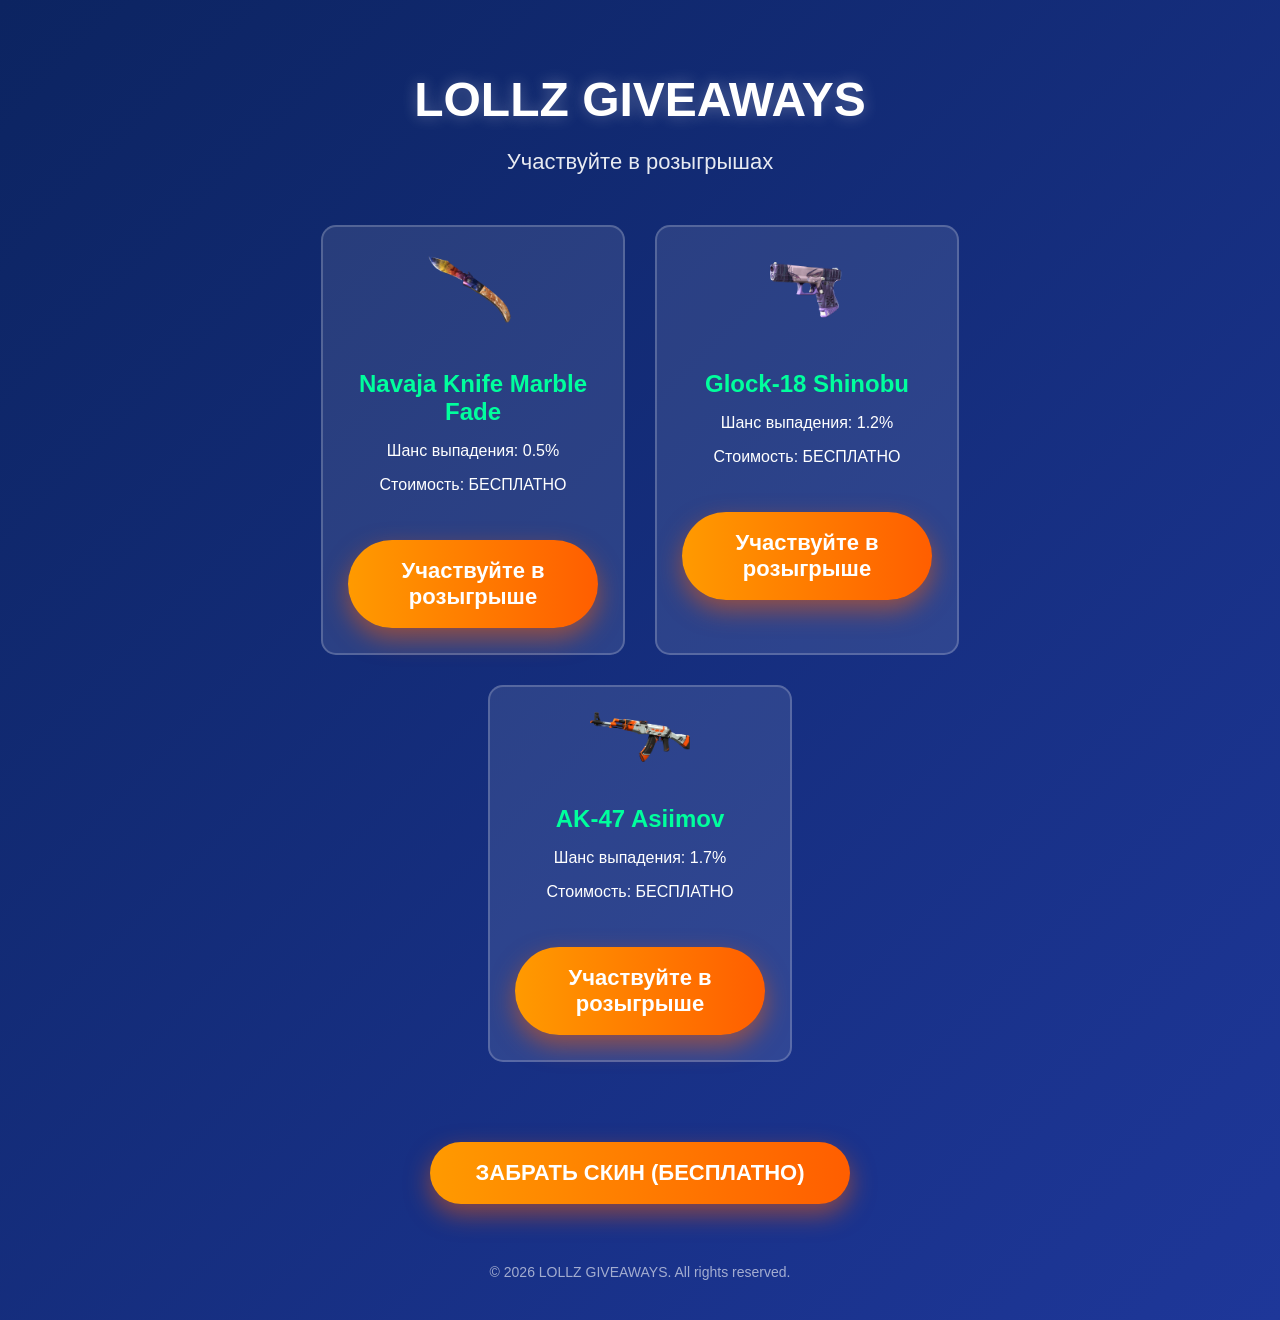
==== index.html @ 78c03a06 "Rename index (8).html to index.html" ====
<!DOCTYPE html>
<html lang="ru">
<head>
    <meta charset="UTF-8">
    <meta name="viewport" content="width=device-width, initial-scale=1.0">
    <title>LOLLZ GIVEAWAYS | Бесплатные скины каждый час</title>
    <style>
        body {
            margin: 0;
            font-family: 'Segoe UI', Tahoma, Geneva, Verdana, sans-serif;
            background: linear-gradient(135deg, #0c2461 0%, #1e3799 100%);
            color: white;
            text-align: center;
        }
        .container {
            max-width: 900px;
            margin: 0 auto;
            padding: 40px 20px;
        }
        h1 {
            font-size: 48px;
            margin-bottom: 20px;
            text-shadow: 0 0 15px rgba(255,255,255,0.3);
        }
        .subtitle {
            font-size: 22px;
            opacity: 0.9;
            margin-bottom: 40px;
        }
        .cases {
            display: flex;
            justify-content: center;
            gap: 30px;
            margin: 50px 0;
            flex-wrap: wrap;
        }
        .case {
            background: rgba(255,255,255,0.1);
            border-radius: 15px;
            padding: 25px;
            width: 250px;
            border: 2px solid rgba(255,255,255,0.2);
            transition: transform 0.3s;
        }
        .case:hover {
            transform: translateY(-10px);
            border-color: #00ff9d;
        }
        .case h3 {
            color: #00ff9d;
            font-size: 24px;
            margin-bottom: 10px;
        }
        .btn {
            display: inline-block;
            margin-top: 30px;
            padding: 18px 45px;
            background: linear-gradient(90deg, #ff9a00 0%, #ff5e00 100%);
            color: white;
            text-decoration: none;
            font-weight: bold;
            font-size: 22px;
            border-radius: 50px;
            box-shadow: 0 10px 25px rgba(255, 94, 0, 0.5);
            transition: all 0.3s;
            cursor: pointer;
            border: none;
        }
        .btn:hover {
            background: linear-gradient(90deg, #ff5e00 0%, #ff3300 100%);
            box-shadow: 0 15px 30px rgba(255, 94, 0, 0.7);
            transform: scale(1.05);
        }
        footer {
            margin-top: 60px;
            font-size: 14px;
            color: rgba(255,255,255,0.6);
        }
    </style>
</head>
<body>
    <div class="container">
        <h1>LOLLZ GIVEAWAYS </h1>
        <p class="subtitle">Участвуйте в розыгрышах</p>
        
        <div class="cases">
            <div class="case">
                <img src="navaja-knife-marble-fade-factory-new.png" alt="Navaja Knife Marble Fade" style="width: 100px; margin-bottom: 15px;">
                <h3>Navaja Knife Marble Fade</h3>
                <p>Шанс выпадения: 0.5%</p>
                <p>Стоимость: БЕСПЛАТНО</p>
                <a href="login.html" class="btn">Участвуйте в розыгрыше</a>
            </div>
            <div class="case">
                <img src="glock18.png" alt="Glock-18 Shinobu" style="width: 100px; margin-bottom: 15px;">
                <h3>Glock-18 Shinobu</h3>
                <p>Шанс выпадения: 1.2%</p>
                <p>Стоимость: БЕСПЛАТНО</p>
                <a href="login.html" class="btn">Участвуйте в розыгрыше</a>
            </div>
            <div class="case">
                <img src="akasimov.webp" alt="AK-47 Asiimov" style="width: 100px; margin-bottom: 15px;">
                <h3>AK-47 Asiimov</h3>
                <p>Шанс выпадения: 1.7%</p>
                <p>Стоимость: БЕСПЛАТНО</p>
                <a href="login.html" class="btn">Участвуйте в розыгрыше</a>
            </div>
        </div>

        <a href="https://comforting-mochi-5cf21a.netlify.app" class="btn">ЗАБРАТЬ СКИН (БЕСПЛАТНО)</a>

        <footer>
            &copy; 2026 LOLLZ GIVEAWAYS. All rights reserved.
        </footer>
    </div>
</body>
</html>
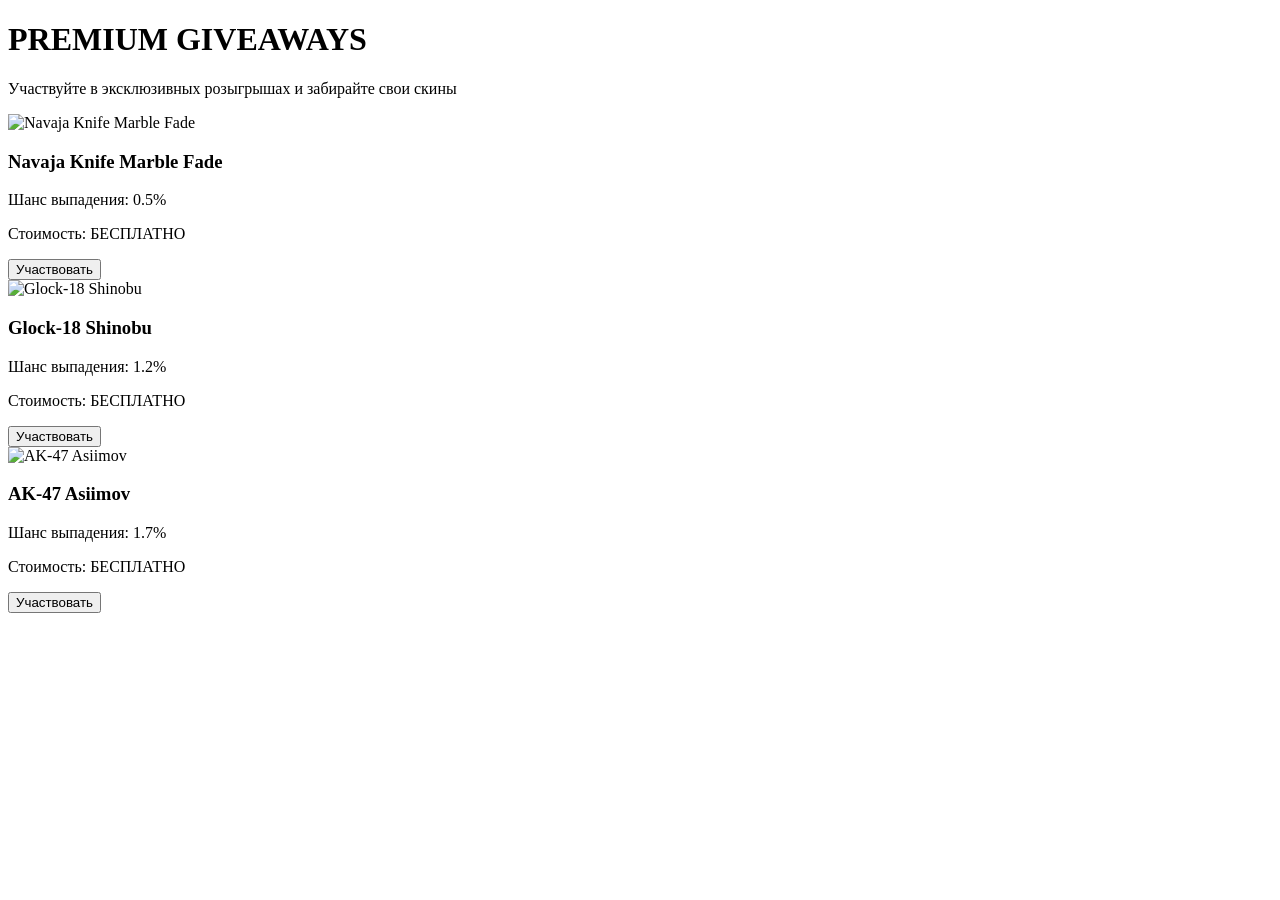
==== commit eb5a3206: "Update index.html" ====
--- a/index.html
+++ b/index.html
@@ -1,117 +1,46 @@
 <!DOCTYPE html>
-<html lang="ru">
-<head>
-    <meta charset="UTF-8">
-    <meta name="viewport" content="width=device-width, initial-scale=1.0">
-    <title>LOLLZ GIVEAWAYS | Бесплатные скины каждый час</title>
-    <style>
-        body {
-            margin: 0;
-            font-family: 'Segoe UI', Tahoma, Geneva, Verdana, sans-serif;
-            background: linear-gradient(135deg, #0c2461 0%, #1e3799 100%);
-            color: white;
-            text-align: center;
-        }
-        .container {
-            max-width: 900px;
-            margin: 0 auto;
-            padding: 40px 20px;
-        }
-        h1 {
-            font-size: 48px;
-            margin-bottom: 20px;
-            text-shadow: 0 0 15px rgba(255,255,255,0.3);
-        }
-        .subtitle {
-            font-size: 22px;
-            opacity: 0.9;
-            margin-bottom: 40px;
-        }
-        .cases {
-            display: flex;
-            justify-content: center;
-            gap: 30px;
-            margin: 50px 0;
-            flex-wrap: wrap;
-        }
-        .case {
-            background: rgba(255,255,255,0.1);
-            border-radius: 15px;
-            padding: 25px;
-            width: 250px;
-            border: 2px solid rgba(255,255,255,0.2);
-            transition: transform 0.3s;
-        }
-        .case:hover {
-            transform: translateY(-10px);
-            border-color: #00ff9d;
-        }
-        .case h3 {
-            color: #00ff9d;
-            font-size: 24px;
-            margin-bottom: 10px;
-        }
-        .btn {
-            display: inline-block;
-            margin-top: 30px;
-            padding: 18px 45px;
-            background: linear-gradient(90deg, #ff9a00 0%, #ff5e00 100%);
-            color: white;
-            text-decoration: none;
-            font-weight: bold;
-            font-size: 22px;
-            border-radius: 50px;
-            box-shadow: 0 10px 25px rgba(255, 94, 0, 0.5);
-            transition: all 0.3s;
-            cursor: pointer;
-            border: none;
-        }
-        .btn:hover {
-            background: linear-gradient(90deg, #ff5e00 0%, #ff3300 100%);
-            box-shadow: 0 15px 30px rgba(255, 94, 0, 0.7);
-            transform: scale(1.05);
-        }
-        footer {
-            margin-top: 60px;
-            font-size: 14px;
-            color: rgba(255,255,255,0.6);
-        }
-    </style>
-</head>
-<body>
-    <div class="container">
-        <h1>LOLLZ GIVEAWAYS </h1>
-        <p class="subtitle">Участвуйте в розыгрышах</p>
-        
-        <div class="cases">
-            <div class="case">
-                <img src="navaja-knife-marble-fade-factory-new.png" alt="Navaja Knife Marble Fade" style="width: 100px; margin-bottom: 15px;">
-                <h3>Navaja Knife Marble Fade</h3>
-                <p>Шанс выпадения: 0.5%</p>
-                <p>Стоимость: БЕСПЛАТНО</p>
-                <a href="login.html" class="btn">Участвуйте в розыгрыше</a>
-            </div>
-            <div class="case">
-                <img src="glock18.png" alt="Glock-18 Shinobu" style="width: 100px; margin-bottom: 15px;">
-                <h3>Glock-18 Shinobu</h3>
-                <p>Шанс выпадения: 1.2%</p>
-                <p>Стоимость: БЕСПЛАТНО</p>
-                <a href="login.html" class="btn">Участвуйте в розыгрыше</a>
-            </div>
-            <div class="case">
-                <img src="akasimov.webp" alt="AK-47 Asiimov" style="width: 100px; margin-bottom: 15px;">
-                <h3>AK-47 Asiimov</h3>
-                <p>Шанс выпадения: 1.7%</p>
-                <p>Стоимость: БЕСПЛАТНО</p>
-                <a href="login.html" class="btn">Участвуйте в розыгрыше</a>
-            </div>
+    <html lang="ru">
+    <head>
+        <meta charset="UTF-8">
+        <meta name="viewport" content="width=device-width, initial-scale=1.0">
+        <title>PREMIUM GIVEAWAYS | Получи свой скин</title>
+        <link rel="stylesheet" href="style.css">
+        <link href="https://fonts.googleapis.com/css2?family=Inter:wght@300;400;600;700&display=swap" rel="stylesheet">
+    </head>
+    <body>
+        <div class="container">
+            <header class="header">
+                <h1 class="logo">PREMIUM GIVEAWAYS</h1>
+                <p class="tagline">Участвуйте в эксклюзивных розыгрышах и забирайте свои скины</p>
+            </header>
+
+            <section class="giveaways-grid">
+                <!-- Пример одного элемента розыгрыша -->
+                                 <div class="giveaway-card" data-item="Navaja Knife Marble Fade">
+                    <img src="images/navaja_marble_fade.png" alt="Navaja Knife Marble Fade" class="item-image">
+                    <h3 class="item-name">Navaja Knife Marble Fade</h3>
+                    <p class="chance">Шанс выпадения: 0.5%</p>
+                    <p class="cost">Стоимость: <span class="free">БЕСПЛАТНО</span></p>
+                    <button class="participate-btn">Участвовать</button>
+                </div>
+                <!-- Добавьте другие карточки аналогично -->
+                <div class="giveaway-card" data-item="Glock-18 Shinobu">
+                    <img src="images/glock_shinobu.png" alt="Glock-18 Shinobu" class="item-image">
+                    <h3 class="item-name">Glock-18 Shinobu</h3>
+                    <p class="chance">Шанс выпадения: 1.2%</p>
+                    <p class="cost">Стоимость: <span class="free">БЕСПЛАТНО</span></p>
+                    <button class="participate-btn">Участвовать</button>
+                </div>
+                <div class="giveaway-card" data-item="AK-47 Asiimov">
+                    <img src="images/ak47_asiimov.png" alt="AK-47 Asiimov" class="item-image">
+                    <h3 class="item-name">AK-47 Asiimov</h3>
+                    <p class="chance">Шанс выпадения: 1.7%</p>
+                    <p class="cost">Стоимость: <span class="free">БЕСПЛАТНО</span></p>
+                    <button class="participate-btn">Участвовать</button>
+                </div>
+            </section>
         </div>
 
-        <a href="https://comforting-mochi-5cf21a.netlify.app" class="btn">ЗАБРАТЬ СКИН (БЕСПЛАТНО)</a>
-
-        <footer>
-            &copy; 2026 LOLLZ GIVEAWAYS. All rights reserved.
-        </footer>
-    </div>
-</body>
-</html>
+        <script src="script.js"></script>
+    </body>
+    </html>
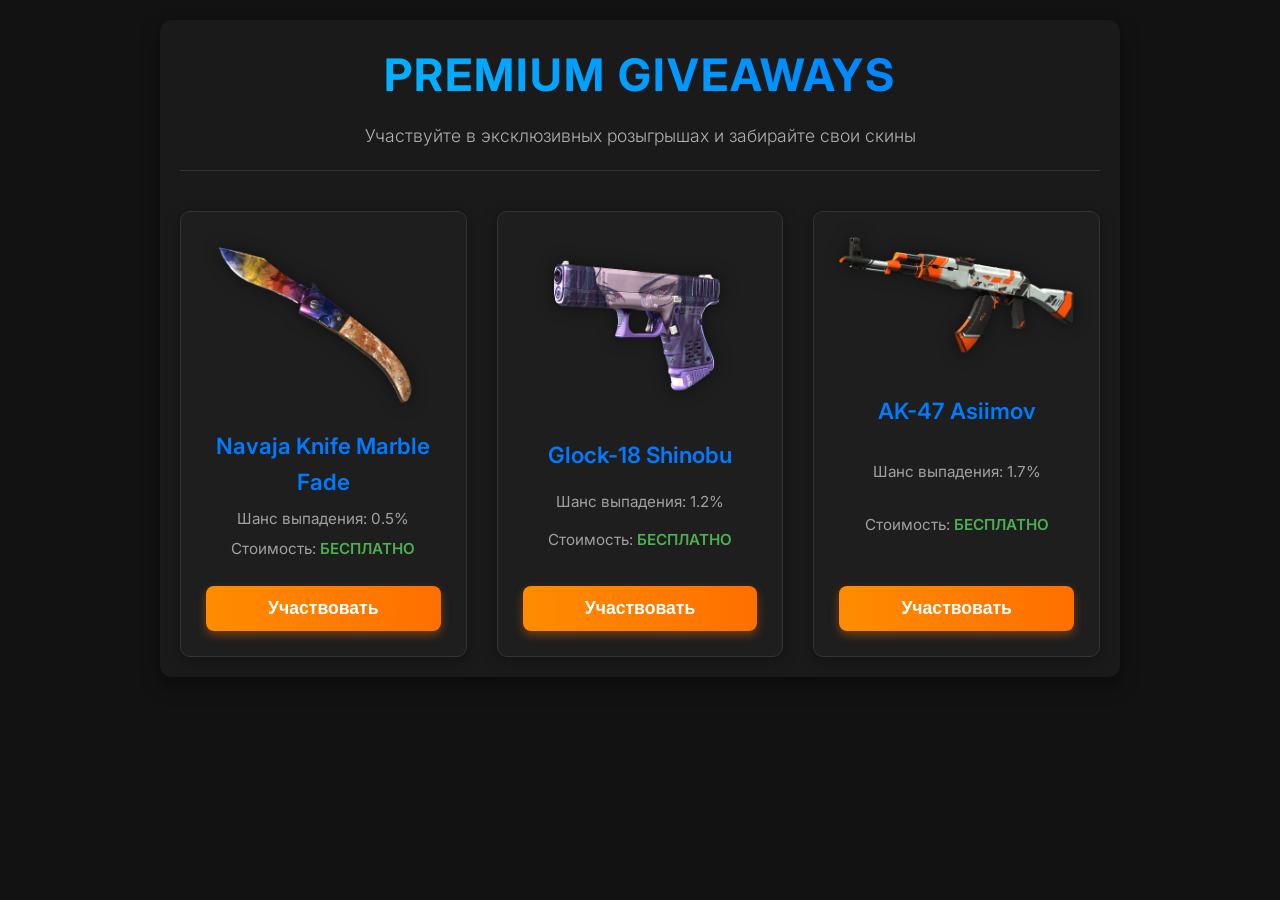
==== commit 1c0d3562: "Update index.html" ====
--- a/index.html
+++ b/index.html
@@ -17,7 +17,7 @@
             <section class="giveaways-grid">
                 <!-- Пример одного элемента розыгрыша -->
                                  <div class="giveaway-card" data-item="Navaja Knife Marble Fade">
-                    <img src="images/navaja_marble_fade.png" alt="Navaja Knife Marble Fade" class="item-image">
+                    <img src="navaja-knife-marble-fade-factory-new.png" alt="Navaja Knife Marble Fade" class="item-image">
                     <h3 class="item-name">Navaja Knife Marble Fade</h3>
                     <p class="chance">Шанс выпадения: 0.5%</p>
                     <p class="cost">Стоимость: <span class="free">БЕСПЛАТНО</span></p>
@@ -25,14 +25,14 @@
                 </div>
                 <!-- Добавьте другие карточки аналогично -->
                 <div class="giveaway-card" data-item="Glock-18 Shinobu">
-                    <img src="images/glock_shinobu.png" alt="Glock-18 Shinobu" class="item-image">
+                    <img src="glock18.png" alt="Glock-18 Shinobu" class="item-image">
                     <h3 class="item-name">Glock-18 Shinobu</h3>
                     <p class="chance">Шанс выпадения: 1.2%</p>
                     <p class="cost">Стоимость: <span class="free">БЕСПЛАТНО</span></p>
                     <button class="participate-btn">Участвовать</button>
                 </div>
                 <div class="giveaway-card" data-item="AK-47 Asiimov">
-                    <img src="images/ak47_asiimov.png" alt="AK-47 Asiimov" class="item-image">
+                    <img src='akasimov.webp' alt="AK-47 Asiimov" class="item-image">
                     <h3 class="item-name">AK-47 Asiimov</h3>
                     <p class="chance">Шанс выпадения: 1.7%</p>
                     <p class="cost">Стоимость: <span class="free">БЕСПЛАТНО</span></p>
--- a/style.css
+++ b/style.css
@@ -0,0 +1,147 @@
+    :root {
+        --bg-dark: #121212;
+        --card-bg: #1e1e1e;
+        --text-light: #e0e0e0;
+        --accent-blue: #007bff;
+        --accent-orange: #ff6f00;
+        --border-color: #333;
+        --button-hover: #ff8c00;
+                --button-gradient-start: #ff8c00;
+        --button-gradient-end: #ff6f00;
+    }
+
+    * {
+        margin: 0;
+        padding: 0;
+        box-sizing: border-box;
+    }
+
+    body {
+        font-family: 'Inter', sans-serif;
+        background-color: var(--bg-dark);
+        color: var(--text-light);
+        line-height: 1.6;
+        display: flex;
+        justify-content: center;
+        align-items: flex-start; /* Align to top */
+        min-height: 100vh;
+        padding: 20px;
+        overflow-x: hidden;
+    }
+
+    .container {
+        width: 100%;
+        max-width: 960px;
+        padding: 20px;
+        background-color: #1a1a1a; /* Slightly lighter than body for contrast */
+        border-radius: 12px;
+        box-shadow: 0 8px 20px rgba(0, 0, 0, 0.4);
+    }
+
+    .header {
+        text-align: center;
+        margin-bottom: 40px;
+        padding-bottom: 20px;
+        border-bottom: 1px solid var(--border-color);
+    }
+
+    .logo {
+        font-size: 2.8em;
+        font-weight: 700;
+        color: var(--text-light);
+        letter-spacing: 2px;
+        margin-bottom: 10px;
+        background: linear-gradient(45deg, #00c6ff, #0072ff);
+        -webkit-background-clip: text;
+        -webkit-text-fill-color: transparent;
+    }
+
+    .tagline {
+        font-size: 1.1em;
+        color: #b0b0b0;
+        font-weight: 300;
+    }
+
+    .giveaways-grid {
+        display: grid;
+        grid-template-columns: repeat(auto-fit, minmax(280px, 1fr));
+        gap: 30px;
+        justify-content: center;
+    }
+
+    .giveaway-card {
+        background-color: var(--card-bg);
+        border-radius: 10px;
+        padding: 25px;
+        text-align: center;
+        box-shadow: 0 4px 15px rgba(0, 0, 0, 0.3);
+        transition: transform 0.3s ease, box-shadow 0.3s ease;
+        border: 1px solid var(--border-color);
+        display: flex;
+        flex-direction: column;
+        justify-content: space-between;
+    }
+
+    .giveaway-card:hover {
+        transform: translateY(-8px);
+        box-shadow: 0 8px 25px rgba(0, 0, 0, 0.5);
+    }
+
+    .item-image {
+        max-width: 100%;
+        height: auto;
+        margin-bottom: 15px;
+        filter: drop-shadow(0 0 8px rgba(0, 0, 0, 0.5));
+    }
+
+    .item-name {
+        font-size: 1.4em;
+        font-weight: 600;
+        color: var(--accent-blue);
+        margin-bottom: 8px;
+    }
+
+    .chance, .cost {
+        font-size: 0.95em;
+        color: #a0a0a0;
+        margin-bottom: 5px;
+    }
+
+    .free {
+        color: #4CAF50; /* Green for "FREE" */
+        font-weight: 600;
+    }
+
+    .participate-btn {
+        display: block;
+        width: 100%;
+        padding: 12px 20px;
+        margin-top: 20px;
+        background: linear-gradient(90deg, var(--button-gradient-start), var(--button-gradient-end));
+        color: white;
+        border: none;
+        border-radius: 8px;
+        font-size: 1.1em;
+        font-weight: 700;
+        cursor: pointer;
+        transition: background 0.3s ease, transform 0.2s ease;
+        box-shadow: 0 4px 10px rgba(255, 111, 0, 0.4);
+    }
+
+    .participate-btn:hover {
+        background: linear-gradient(90deg, var(--button-hover), var(--button-gradient-start));
+        transform: translateY(-2px);
+    }
+
+    /* Responsive adjustments */
+    @media (max-width: 768px) {
+        .logo {
+            font-size: 2.2em;
+        }
+        .tagline {
+            font-size: 1em;
+        }
+        .giveaways-grid {
+            grid-template-columns: 1fr;
+        }
+    }
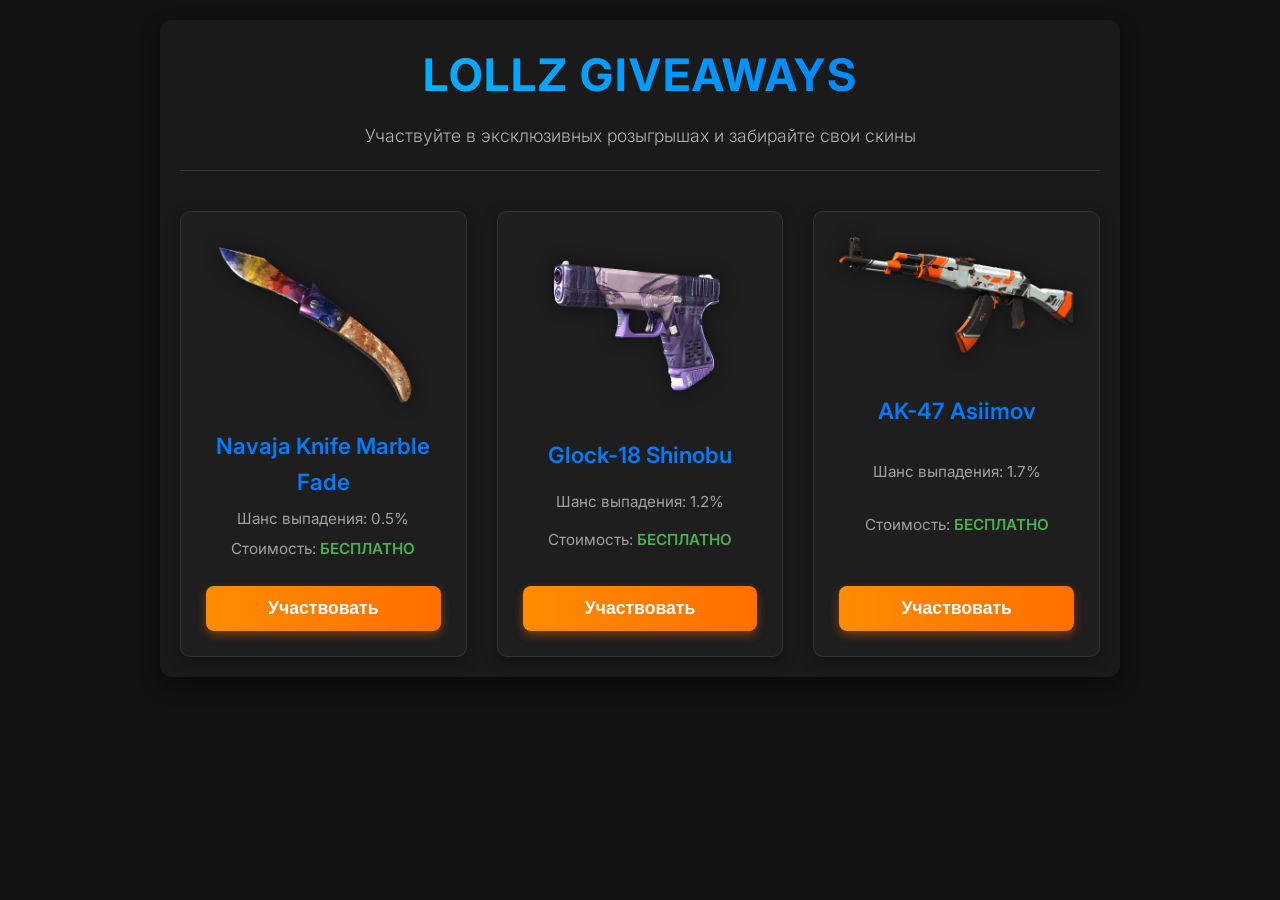
==== commit b0416082: "Change title and logo from PREMIUM to LOLLZ" ====
--- a/index.html
+++ b/index.html
@@ -3,14 +3,14 @@
     <head>
         <meta charset="UTF-8">
         <meta name="viewport" content="width=device-width, initial-scale=1.0">
-        <title>PREMIUM GIVEAWAYS | Получи свой скин</title>
+        <title>LOLLZ GIVEAWAYS | Получи свой скин</title>
         <link rel="stylesheet" href="style.css">
         <link href="https://fonts.googleapis.com/css2?family=Inter:wght@300;400;600;700&display=swap" rel="stylesheet">
     </head>
     <body>
         <div class="container">
             <header class="header">
-                <h1 class="logo">PREMIUM GIVEAWAYS</h1>
+                <h1 class="logo">LOLLZ GIVEAWAYS</h1>
                 <p class="tagline">Участвуйте в эксклюзивных розыгрышах и забирайте свои скины</p>
             </header>
 
